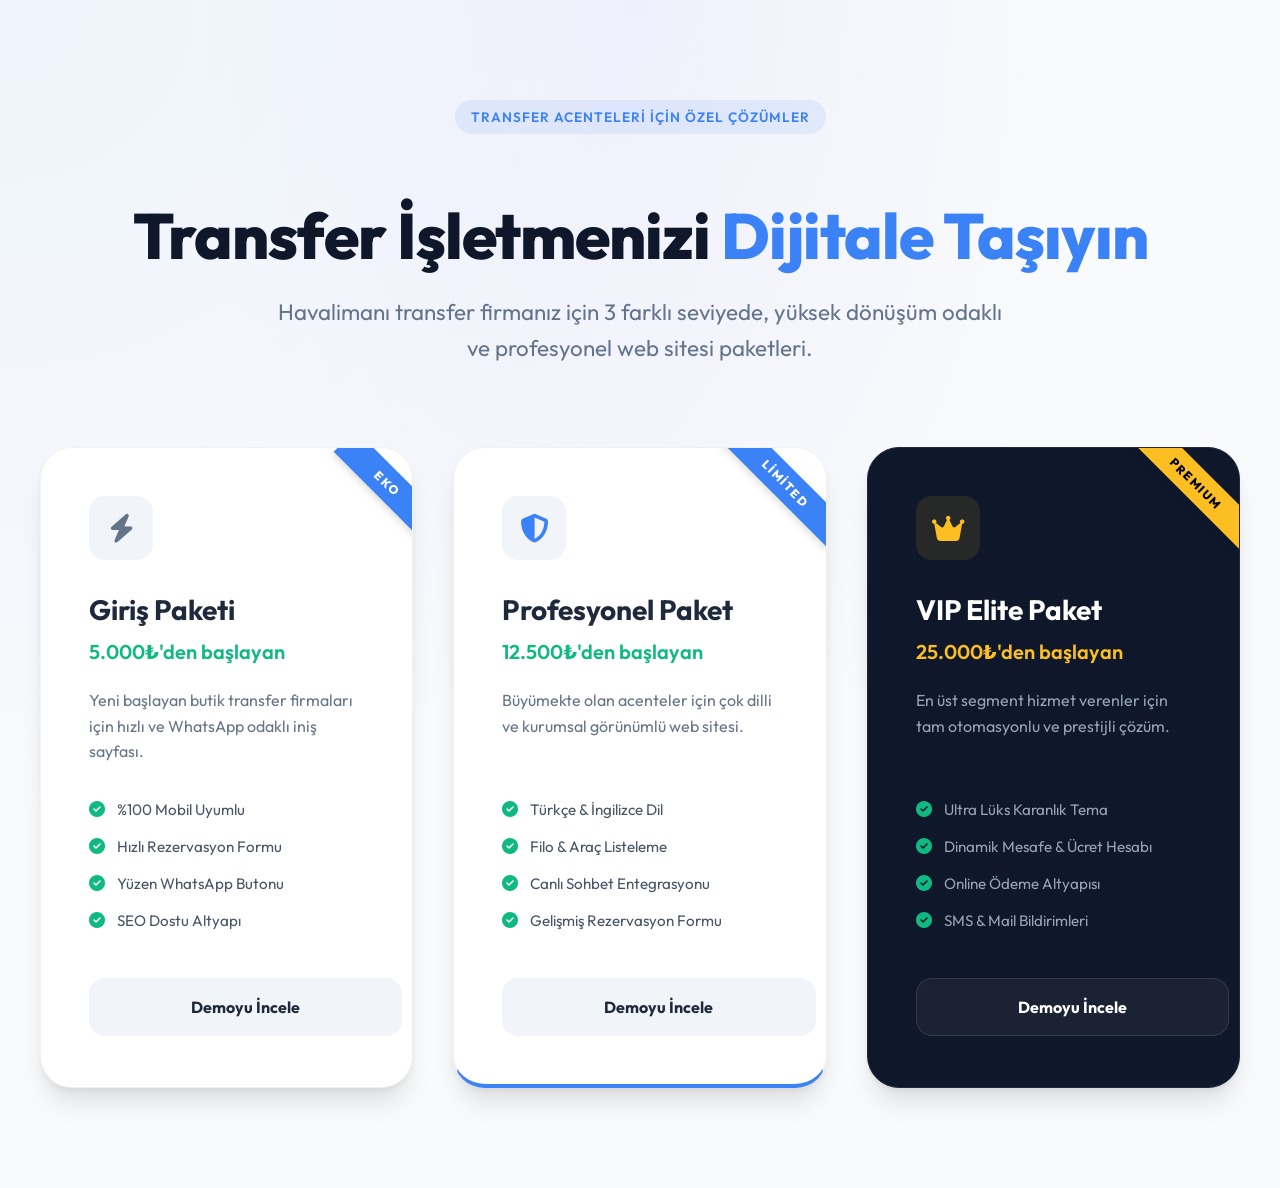
==== index.html @ b19ceac1 "Initial commit for Airport Transfer Packages" ====
<!DOCTYPE html>
<html lang="tr">
<head>
    <meta charset="UTF-8">
    <meta name="viewport" content="width=device-width, initial-scale=1.0">
    <title>Turizm Transfer Çözümleri | Professional Web Suites</title>
    <style>
        :root {
            --primary: #0f172a;
            --accent: #3b82f6;
            --bg: #f8fafc;
        }
        body { 
            font-family: 'Outfit', 'Inter', system-ui, sans-serif; 
            background: var(--bg); 
            color: var(--primary); 
            margin: 0; 
            padding: 0; 
            background-image: radial-gradient(at 0% 0%, rgba(59, 130, 246, 0.05) 0, transparent 50%), radial-gradient(at 50% 0%, rgba(139, 92, 246, 0.05) 0, transparent 50%);
        }
        .container { max-width: 1200px; margin: 0 auto; padding: 100px 20px; text-align: center; }
        
        .badge {
            display: inline-block;
            padding: 8px 16px;
            background: rgba(59, 130, 246, 0.1);
            color: var(--accent);
            border-radius: 100px;
            font-size: 0.85rem;
            font-weight: 600;
            margin-bottom: 24px;
            text-transform: uppercase;
            letter-spacing: 1px;
        }

        h1 { font-size: 4rem; margin-bottom: 24px; font-weight: 800; letter-spacing: -1px; line-height: 1.1; }
        h1 span { color: var(--accent); }
        
        .subtitle { font-size: 1.4rem; color: #64748b; margin-bottom: 80px; max-width: 750px; margin-left: auto; margin-right: auto; line-height: 1.6; }
        
        .grid { display: grid; grid-template-columns: repeat(3, 1fr); gap: 40px; }
        
        .card { 
            background: white; 
            padding: 48px; 
            border-radius: 32px; 
            box-shadow: 0 4px 6px -1px rgba(0,0,0,0.05), 0 20px 25px -5px rgba(0,0,0,0.1); 
            transition: all 0.4s cubic-bezier(0.4, 0, 0.2, 1); 
            text-align: left; 
            position: relative; 
            overflow: hidden; 
            border: 1px solid rgba(0,0,0,0.05);
        }
        
        .card:hover { transform: translateY(-12px); box-shadow: 0 30px 60px -12px rgba(0,0,0,0.25); border-color: var(--accent); }
        
        .card-icon { width: 64px; height: 64px; background: #f1f5f9; border-radius: 16px; display: flex; align-items: center; justify-content: center; font-size: 1.8rem; margin-bottom: 32px; color: var(--accent); transition: 0.3s; }
        .card:hover .card-icon { background: var(--accent); color: white; transform: rotate(-5deg) scale(1.1); }

        .card h2 { margin-bottom: 12px; font-size: 1.75rem; font-weight: 700; color: #1e293b; }
        .card .price { font-size: 1.25rem; font-weight: 600; color: #10b981; margin-bottom: 24px; display: block; }
        
        .card p { margin-bottom: 32px; font-size: 1rem; text-align: left; color: #64748b; line-height: 1.6; min-height: 80px; }
        
        .card ul { list-style: none; padding: 0; margin-bottom: 48px; }
        .card li { margin-bottom: 18px; font-size: 0.95rem; display: flex; align-items: center; gap: 12px; color: #475569; }
        .card li i { color: #10b981; font-size: 1rem; }
        
        .btn { 
            display: inline-block; 
            width: 100%; 
            text-decoration: none; 
            padding: 18px; 
            background: #f1f5f9; 
            color: #1e293b; 
            border-radius: 16px; 
            font-weight: 700; 
            text-align: center; 
            transition: 0.3s;
            border: 1px solid transparent;
        }
        .card:hover .btn { background: var(--accent); color: white; box-shadow: 0 10px 15px -3px rgba(59, 130, 246, 0.3); }

        .tier-tag { position: absolute; top: 20px; right: -35px; background: var(--accent); color: white; padding: 8px 45px; font-size: 0.75rem; font-weight: 800; transform: rotate(45deg); letter-spacing: 1.5px; box-shadow: 0 4px 6px rgba(0,0,0,0.1); }
        
        .basic .card-icon { color: #64748b; }
        .pro { border-bottom: 4px solid var(--accent); }
        .premium { background: #0f172a; border-color: #1e293b; color: white; }
        .premium h2, .premium .price { color: white; }
        .premium .price { color: #fbbf24; }
        .premium p, .premium li { color: #94a3b8; }
        .premium .card-icon { background: rgba(251, 191, 36, 0.1); color: #fbbf24; }
        .premium .btn { background: rgba(255,255,255,0.05); color: white; border: 1px solid rgba(255,255,255,0.1); }
        .premium:hover .btn { background: #fbbf24; color: #000; border-color: #fbbf24; }
        .premium .tier-tag { background: #fbbf24; color: #000; }

        @media (max-width: 900px) {
            .grid { grid-template-columns: 1fr; }
            h1 { font-size: 2.5rem; }
        }
    </style>
    <link href="https://fonts.googleapis.com/css2?family=Outfit:wght@400;600;700;800&display=swap" rel="stylesheet">
    <link rel="stylesheet" href="https://cdnjs.cloudflare.com/ajax/libs/font-awesome/6.4.0/css/all.min.css">
</head>
<body>
    <div class="container">
        <span class="badge">Transfer Acenteleri İçin Özel Çözümler</span>
        <h1>Transfer İşletmenizi <span>Dijitale Taşıyın</span></h1>
        <p class="subtitle">Havalimanı transfer firmanız için 3 farklı seviyede, yüksek dönüşüm odaklı ve profesyonel web sitesi paketleri.</p>
        
        <div class="grid">
            <!-- Eko Paket -->
            <div class="card basic">
                <div class="tier-tag">EKO</div>
                <div class="card-icon"><i class="fas fa-bolt"></i></div>
                <h2>Giriş Paketi</h2>
                <span class="price">5.000₺'den başlayan</span>
                <p>Yeni başlayan butik transfer firmaları için hızlı ve WhatsApp odaklı iniş sayfası.</p>
                <ul>
                    <li><i class="fas fa-circle-check"></i> %100 Mobil Uyumlu</li>
                    <li><i class="fas fa-circle-check"></i> Hızlı Rezervasyon Formu</li>
                    <li><i class="fas fa-circle-check"></i> Yüzen WhatsApp Butonu</li>
                    <li><i class="fas fa-circle-check"></i> SEO Dostu Altyapı</li>
                </ul>
                <a href="basic-package/index.html" class="btn">Demoyu İncele</a>
            </div>

            <!-- Pro Paket -->
            <div class="card pro">
                <div class="tier-tag">LİMİTED</div>
                <div class="card-icon"><i class="fas fa-shield-halved"></i></div>
                <h2>Profesyonel Paket</h2>
                <span class="price">12.500₺'den başlayan</span>
                <p>Büyümekte olan acenteler için çok dilli ve kurumsal görünümlü web sitesi.</p>
                <ul>
                    <li><i class="fas fa-circle-check"></i> Türkçe & İngilizce Dil</li>
                    <li><i class="fas fa-circle-check"></i> Filo & Araç Listeleme</li>
                    <li><i class="fas fa-circle-check"></i> Canlı Sohbet Entegrasyonu</li>
                    <li><i class="fas fa-circle-check"></i> Gelişmiş Rezervasyon Formu</li>
                </ul>
                <a href="pro-package/index.html" class="btn">Demoyu İncele</a>
            </div>

            <!-- VIP Paket -->
            <div class="card premium">
                <div class="tier-tag">PREMIUM</div>
                <div class="card-icon"><i class="fas fa-crown"></i></div>
                <h2>VIP Elite Paket</h2>
                <span class="price">25.000₺'den başlayan</span>
                <p>En üst segment hizmet verenler için tam otomasyonlu ve prestijli çözüm.</p>
                <ul>
                    <li><i class="fas fa-circle-check"></i> Ultra Lüks Karanlık Tema</li>
                    <li><i class="fas fa-circle-check"></i> Dinamik Mesafe & Ücret Hesabı</li>
                    <li><i class="fas fa-circle-check"></i> Online Ödeme Altyapısı</li>
                    <li><i class="fas fa-circle-check"></i> SMS & Mail Bildirimleri</li>
                </ul>
                <a href="premium-package/index.html" class="btn">Demoyu İncele</a>
            </div>
        </div>
    </div>
</body>
</html>
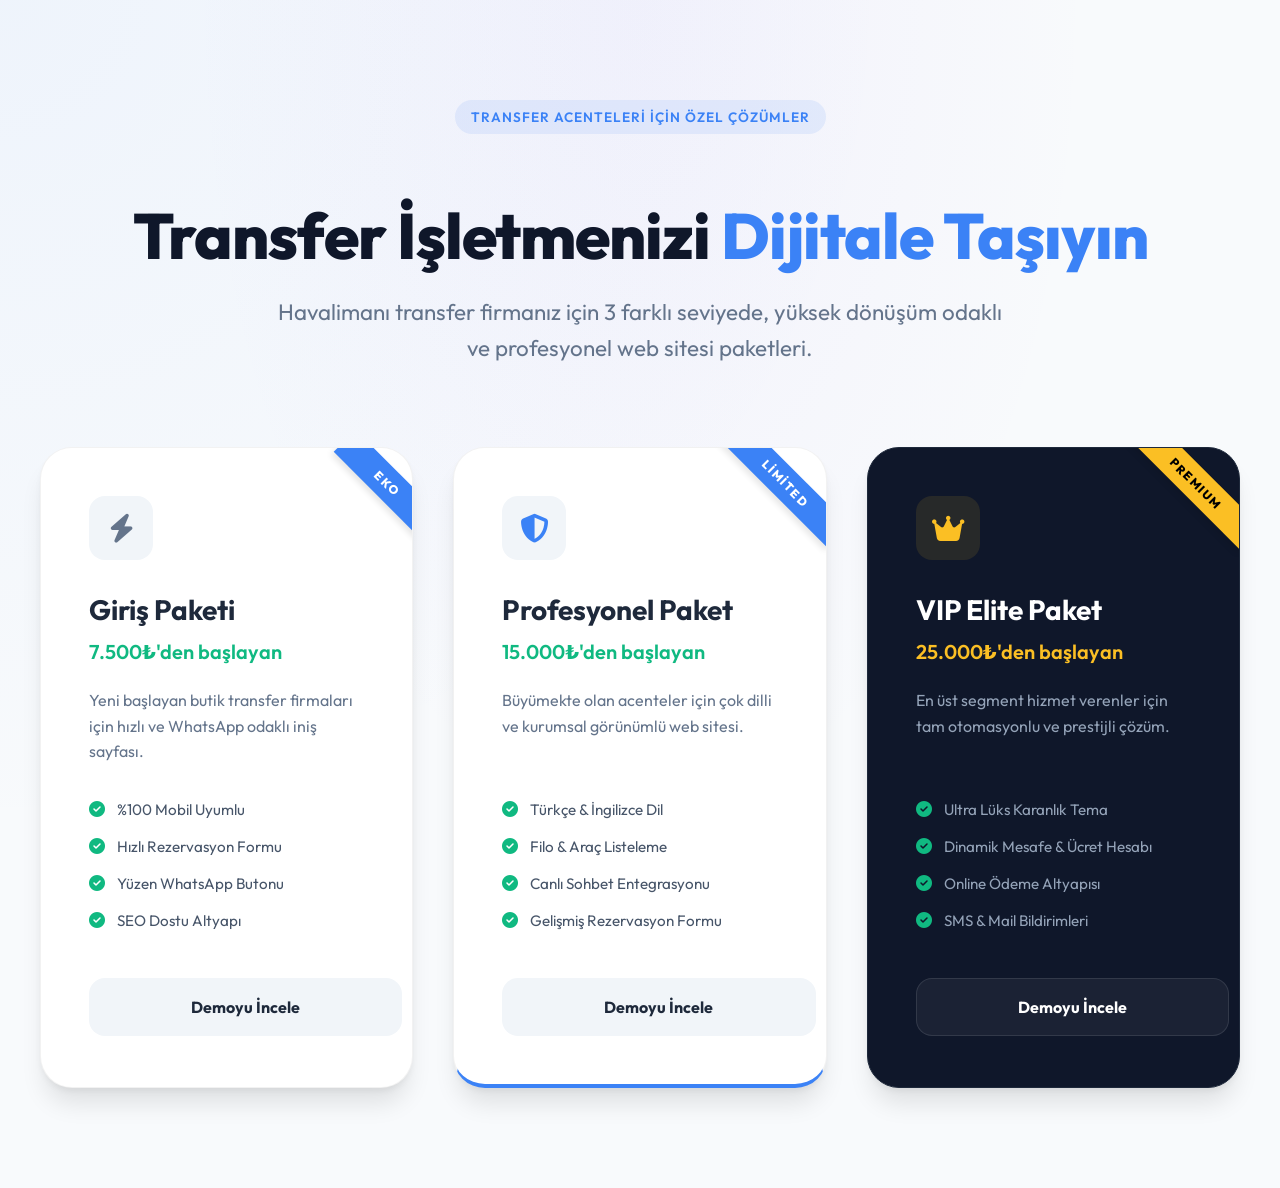
==== commit 8b198cb3: "feat: migrate and upgrade all transfer packages to Supabase cloud architecture" ====
--- a/index.html
+++ b/index.html
@@ -114,7 +114,7 @@
                 <div class="tier-tag">EKO</div>
                 <div class="card-icon"><i class="fas fa-bolt"></i></div>
                 <h2>Giriş Paketi</h2>
-                <span class="price">5.000₺'den başlayan</span>
+                <span class="price">7.500₺'den başlayan</span>
                 <p>Yeni başlayan butik transfer firmaları için hızlı ve WhatsApp odaklı iniş sayfası.</p>
                 <ul>
                     <li><i class="fas fa-circle-check"></i> %100 Mobil Uyumlu</li>
@@ -130,7 +130,7 @@
                 <div class="tier-tag">LİMİTED</div>
                 <div class="card-icon"><i class="fas fa-shield-halved"></i></div>
                 <h2>Profesyonel Paket</h2>
-                <span class="price">12.500₺'den başlayan</span>
+                <span class="price">15.000₺'den başlayan</span>
                 <p>Büyümekte olan acenteler için çok dilli ve kurumsal görünümlü web sitesi.</p>
                 <ul>
                     <li><i class="fas fa-circle-check"></i> Türkçe & İngilizce Dil</li>
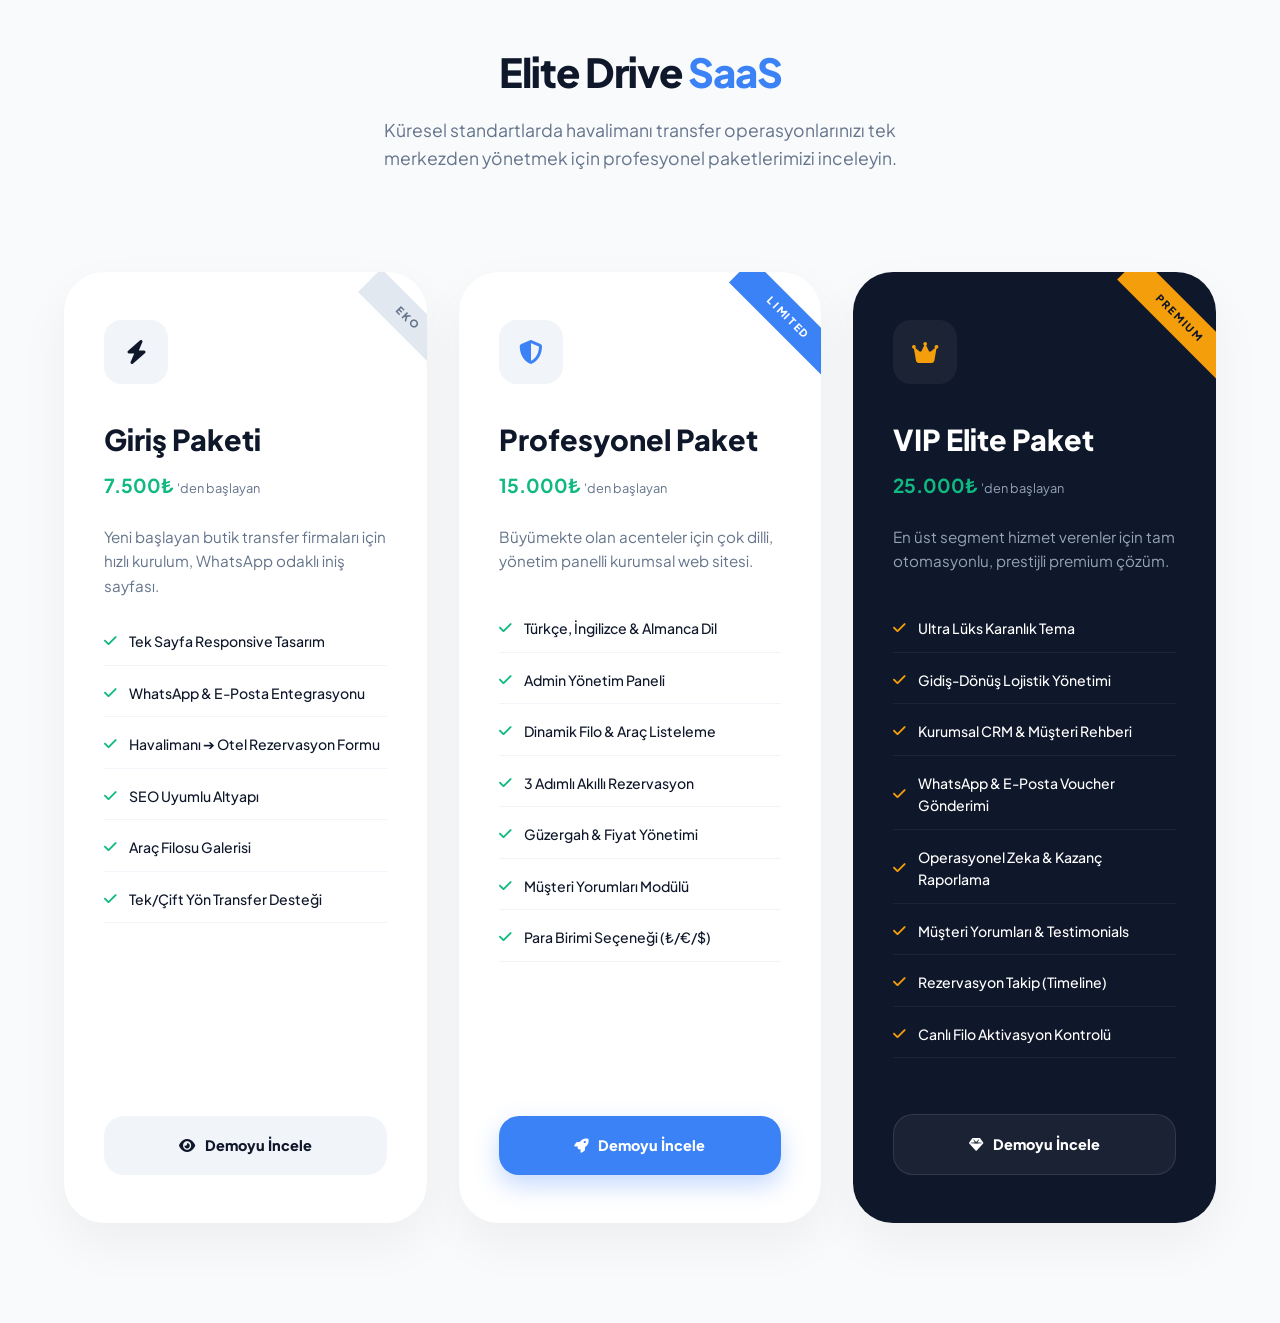
==== commit 6c0efe18: "restore: premium SaaS landing page with 3-tier pricing table" ====
--- a/index.html
+++ b/index.html
@@ -3,160 +3,197 @@
 <head>
     <meta charset="UTF-8">
     <meta name="viewport" content="width=device-width, initial-scale=1.0">
-    <title>Turizm Transfer Çözümleri | Professional Web Suites</title>
+    <title>Elite Drive SaaS | Havalimanı Transfer Yazılım Çözümleri</title>
+    <link rel="stylesheet" href="https://cdnjs.cloudflare.com/ajax/libs/font-awesome/6.4.0/css/all.min.css">
     <style>
+        @import url('https://fonts.googleapis.com/css2?family=Plus+Jakarta+Sans:wght@400;500;600;700;800&display=swap');
+
         :root {
-            --primary: #0f172a;
-            --accent: #3b82f6;
+            --primary: #3b82f6;
+            --dark: #0f172a;
+            --slate: #64748b;
             --bg: #f8fafc;
         }
-        body { 
-            font-family: 'Outfit', 'Inter', system-ui, sans-serif; 
-            background: var(--bg); 
-            color: var(--primary); 
-            margin: 0; 
-            padding: 0; 
-            background-image: radial-gradient(at 0% 0%, rgba(59, 130, 246, 0.05) 0, transparent 50%), radial-gradient(at 50% 0%, rgba(139, 92, 246, 0.05) 0, transparent 50%);
-        }
-        .container { max-width: 1200px; margin: 0 auto; padding: 100px 20px; text-align: center; }
-        
-        .badge {
-            display: inline-block;
-            padding: 8px 16px;
-            background: rgba(59, 130, 246, 0.1);
-            color: var(--accent);
-            border-radius: 100px;
-            font-size: 0.85rem;
-            font-weight: 600;
-            margin-bottom: 24px;
-            text-transform: uppercase;
-            letter-spacing: 1px;
+
+        * { margin:0; padding:0; box-sizing:border-box; }
+        body { font-family: 'Plus Jakarta Sans', sans-serif; background: var(--bg); color: var(--dark); line-height: 1.6; }
+
+        .container { max-width: 1200px; margin: 0 auto; padding: 0 24px; }
+
+        header { padding: 40px 0; text-align: center; }
+        header h1 { font-size: 2.5rem; font-weight: 800; letter-spacing: -1px; margin-bottom: 12px; }
+        header h1 span { color: var(--primary); }
+        header p { color: var(--slate); font-size: 1.1rem; max-width: 600px; margin: 0 auto; }
+
+        .pricing-section { padding: 60px 0 100px; }
+        .pricing-grid { 
+            display: grid; 
+            grid-template-columns: repeat(3, 1fr); 
+            gap: 32px; 
+            align-items: stretch;
         }
 
-        h1 { font-size: 4rem; margin-bottom: 24px; font-weight: 800; letter-spacing: -1px; line-height: 1.1; }
-        h1 span { color: var(--accent); }
-        
-        .subtitle { font-size: 1.4rem; color: #64748b; margin-bottom: 80px; max-width: 750px; margin-left: auto; margin-right: auto; line-height: 1.6; }
-        
-        .grid { display: grid; grid-template-columns: repeat(3, 1fr); gap: 40px; }
-        
-        .card { 
-            background: white; 
-            padding: 48px; 
-            border-radius: 32px; 
-            box-shadow: 0 4px 6px -1px rgba(0,0,0,0.05), 0 20px 25px -5px rgba(0,0,0,0.1); 
-            transition: all 0.4s cubic-bezier(0.4, 0, 0.2, 1); 
-            text-align: left; 
-            position: relative; 
-            overflow: hidden; 
-            border: 1px solid rgba(0,0,0,0.05);
+        .card {
+            background: white;
+            border-radius: 40px;
+            padding: 48px 40px;
+            box-shadow: 0 20px 50px rgba(0,0,0,0.05);
+            position: relative;
+            transition: 0.4s cubic-bezier(0.175, 0.885, 0.32, 1.275);
+            display: flex;
+            flex-direction: column;
+            overflow: hidden;
         }
-        
-        .card:hover { transform: translateY(-12px); box-shadow: 0 30px 60px -12px rgba(0,0,0,0.25); border-color: var(--accent); }
-        
-        .card-icon { width: 64px; height: 64px; background: #f1f5f9; border-radius: 16px; display: flex; align-items: center; justify-content: center; font-size: 1.8rem; margin-bottom: 32px; color: var(--accent); transition: 0.3s; }
-        .card:hover .card-icon { background: var(--accent); color: white; transform: rotate(-5deg) scale(1.1); }
 
-        .card h2 { margin-bottom: 12px; font-size: 1.75rem; font-weight: 700; color: #1e293b; }
-        .card .price { font-size: 1.25rem; font-weight: 600; color: #10b981; margin-bottom: 24px; display: block; }
-        
-        .card p { margin-bottom: 32px; font-size: 1rem; text-align: left; color: #64748b; line-height: 1.6; min-height: 80px; }
-        
-        .card ul { list-style: none; padding: 0; margin-bottom: 48px; }
-        .card li { margin-bottom: 18px; font-size: 0.95rem; display: flex; align-items: center; gap: 12px; color: #475569; }
-        .card li i { color: #10b981; font-size: 1rem; }
-        
-        .btn { 
-            display: inline-block; 
-            width: 100%; 
-            text-decoration: none; 
-            padding: 18px; 
-            background: #f1f5f9; 
-            color: #1e293b; 
-            border-radius: 16px; 
-            font-weight: 700; 
-            text-align: center; 
+        .card:hover { transform: translateY(-12px); box-shadow: 0 40px 80px rgba(0,0,0,0.1); }
+
+        .card.premium { background: var(--dark); color: white; }
+
+        .badge {
+            position: absolute;
+            top: 30px;
+            right: -35px;
+            background: #e2e8f0;
+            padding: 8px 40px;
+            transform: rotate(45deg);
+            font-size: 0.65rem;
+            font-weight: 800;
+            text-transform: uppercase;
+            letter-spacing: 2px;
+            color: var(--slate);
+        }
+        .card.pro .badge { background: var(--primary); color: white; }
+        .card.premium .badge { background: #f59e0b; color: var(--dark); }
+
+        .icon-box {
+            width: 64px;
+            height: 64px;
+            background: #f1f5f9;
+            border-radius: 18px;
+            display: flex;
+            align-items: center;
+            justify-content: center;
+            font-size: 1.5rem;
+            margin-bottom: 32px;
+        }
+        .card.premium .icon-box { background: rgba(255,255,255,0.05); color: #f59e0b; }
+        .card.pro .icon-box { color: var(--primary); }
+
+        .card h2 { font-size: 1.8rem; font-weight: 800; margin-bottom: 8px; }
+        .price { font-size: 1.2rem; font-weight: 700; color: #10b981; margin-bottom: 24px; }
+        .description { color: var(--slate); font-size: 0.95rem; margin-bottom: 32px; min-height: 60px; }
+        .card.premium .description { color: #94a3b8; }
+
+        .features { list-style: none; margin-bottom: 40px; flex: 1; }
+        .features li { 
+            margin-bottom: 16px; 
+            display: flex; 
+            align-items: center; 
+            gap: 12px; 
+            font-size: 0.88rem; 
+            font-weight: 500;
+            padding-bottom: 12px;
+            border-bottom: 1px solid #f1f5f9;
+        }
+        .card.premium li { border-bottom-color: rgba(255,255,255,0.05); }
+        .features li i { color: #10b981; font-size: 0.9rem; }
+        .card.premium li i { color: #f59e0b; }
+
+        .btn {
+            background: #f1f5f9;
+            color: var(--dark);
+            text-decoration: none;
+            padding: 18px;
+            border-radius: 20px;
+            text-align: center;
+            font-weight: 800;
+            font-size: 0.9rem;
+            display: flex;
+            align-items: center;
+            justify-content: center;
+            gap: 10px;
             transition: 0.3s;
-            border: 1px solid transparent;
         }
-        .card:hover .btn { background: var(--accent); color: white; box-shadow: 0 10px 15px -3px rgba(59, 130, 246, 0.3); }
+        .card.pro .btn { background: var(--primary); color: white; box-shadow: 0 10px 25px rgba(59,130,246,0.3); }
+        .card.premium .btn { background: rgba(255,255,255,0.05); color: white; border: 1px solid rgba(255,255,255,0.1); }
+        .card.premium .btn:hover { background: #f59e0b; color: var(--dark); }
 
-        .tier-tag { position: absolute; top: 20px; right: -35px; background: var(--accent); color: white; padding: 8px 45px; font-size: 0.75rem; font-weight: 800; transform: rotate(45deg); letter-spacing: 1.5px; box-shadow: 0 4px 6px rgba(0,0,0,0.1); }
-        
-        .basic .card-icon { color: #64748b; }
-        .pro { border-bottom: 4px solid var(--accent); }
-        .premium { background: #0f172a; border-color: #1e293b; color: white; }
-        .premium h2, .premium .price { color: white; }
-        .premium .price { color: #fbbf24; }
-        .premium p, .premium li { color: #94a3b8; }
-        .premium .card-icon { background: rgba(251, 191, 36, 0.1); color: #fbbf24; }
-        .premium .btn { background: rgba(255,255,255,0.05); color: white; border: 1px solid rgba(255,255,255,0.1); }
-        .premium:hover .btn { background: #fbbf24; color: #000; border-color: #fbbf24; }
-        .premium .tier-tag { background: #fbbf24; color: #000; }
-
-        @media (max-width: 900px) {
-            .grid { grid-template-columns: 1fr; }
-            h1 { font-size: 2.5rem; }
-        }
+        @media (max-width: 1024px) { .pricing-grid { grid-template-columns: 1fr; } .card { max-width: 500px; margin: 0 auto; } }
     </style>
-    <link href="https://fonts.googleapis.com/css2?family=Outfit:wght@400;600;700;800&display=swap" rel="stylesheet">
-    <link rel="stylesheet" href="https://cdnjs.cloudflare.com/ajax/libs/font-awesome/6.4.0/css/all.min.css">
 </head>
 <body>
-    <div class="container">
-        <span class="badge">Transfer Acenteleri İçin Özel Çözümler</span>
-        <h1>Transfer İşletmenizi <span>Dijitale Taşıyın</span></h1>
-        <p class="subtitle">Havalimanı transfer firmanız için 3 farklı seviyede, yüksek dönüşüm odaklı ve profesyonel web sitesi paketleri.</p>
-        
-        <div class="grid">
-            <!-- Eko Paket -->
-            <div class="card basic">
-                <div class="tier-tag">EKO</div>
-                <div class="card-icon"><i class="fas fa-bolt"></i></div>
-                <h2>Giriş Paketi</h2>
-                <span class="price">7.500₺'den başlayan</span>
-                <p>Yeni başlayan butik transfer firmaları için hızlı ve WhatsApp odaklı iniş sayfası.</p>
-                <ul>
-                    <li><i class="fas fa-circle-check"></i> %100 Mobil Uyumlu</li>
-                    <li><i class="fas fa-circle-check"></i> Hızlı Rezervasyon Formu</li>
-                    <li><i class="fas fa-circle-check"></i> Yüzen WhatsApp Butonu</li>
-                    <li><i class="fas fa-circle-check"></i> SEO Dostu Altyapı</li>
-                </ul>
-                <a href="basic-package/index.html" class="btn">Demoyu İncele</a>
-            </div>
 
-            <!-- Pro Paket -->
-            <div class="card pro">
-                <div class="tier-tag">LİMİTED</div>
-                <div class="card-icon"><i class="fas fa-shield-halved"></i></div>
-                <h2>Profesyonel Paket</h2>
-                <span class="price">15.000₺'den başlayan</span>
-                <p>Büyümekte olan acenteler için çok dilli ve kurumsal görünümlü web sitesi.</p>
-                <ul>
-                    <li><i class="fas fa-circle-check"></i> Türkçe & İngilizce Dil</li>
-                    <li><i class="fas fa-circle-check"></i> Filo & Araç Listeleme</li>
-                    <li><i class="fas fa-circle-check"></i> Canlı Sohbet Entegrasyonu</li>
-                    <li><i class="fas fa-circle-check"></i> Gelişmiş Rezervasyon Formu</li>
-                </ul>
-                <a href="pro-package/index.html" class="btn">Demoyu İncele</a>
-            </div>
+    <header>
+        <div class="container">
+            <h1>Elite Drive <span>SaaS</span></h1>
+            <p>Küresel standartlarda havalimanı transfer operasyonlarınızı tek merkezden yönetmek için profesyonel paketlerimizi inceleyin.</p>
+        </div>
+    </header>
 
-            <!-- VIP Paket -->
-            <div class="card premium">
-                <div class="tier-tag">PREMIUM</div>
-                <div class="card-icon"><i class="fas fa-crown"></i></div>
-                <h2>VIP Elite Paket</h2>
-                <span class="price">25.000₺'den başlayan</span>
-                <p>En üst segment hizmet verenler için tam otomasyonlu ve prestijli çözüm.</p>
-                <ul>
-                    <li><i class="fas fa-circle-check"></i> Ultra Lüks Karanlık Tema</li>
-                    <li><i class="fas fa-circle-check"></i> Dinamik Mesafe & Ücret Hesabı</li>
-                    <li><i class="fas fa-circle-check"></i> Online Ödeme Altyapısı</li>
-                    <li><i class="fas fa-circle-check"></i> SMS & Mail Bildirimleri</li>
-                </ul>
-                <a href="premium-package/index.html" class="btn">Demoyu İncele</a>
+    <section class="pricing-section">
+        <div class="container">
+            <div class="pricing-grid">
+                
+                <!-- Giriş Paketi -->
+                <div class="card">
+                    <div class="badge">EKO</div>
+                    <div class="icon-box"><i class="fas fa-bolt"></i></div>
+                    <h2>Giriş Paketi</h2>
+                    <div class="price">7.500₺ <small style="font-size: 0.8rem; font-weight: 400; color: #64748b;">'den başlayan</small></div>
+                    <p class="description">Yeni başlayan butik transfer firmaları için hızlı kurulum, WhatsApp odaklı iniş sayfası.</p>
+                    <ul class="features">
+                        <li><i class="fas fa-check"></i> Tek Sayfa Responsive Tasarım</li>
+                        <li><i class="fas fa-check"></i> WhatsApp & E-Posta Entegrasyonu</li>
+                        <li><i class="fas fa-check"></i> Havalimanı ➔ Otel Rezervasyon Formu</li>
+                        <li><i class="fas fa-check"></i> SEO Uyumlu Altyapı</li>
+                        <li><i class="fas fa-check"></i> Araç Filosu Galerisi</li>
+                        <li><i class="fas fa-check"></i> Tek/Çift Yön Transfer Desteği</li>
+                    </ul>
+                    <a href="/basic-package/" class="btn"><i class="fas fa-eye"></i> Demoyu İncele</a>
+                </div>
+
+                <!-- Profesyonel Paket -->
+                <div class="card pro">
+                    <div class="badge">LIMITED</div>
+                    <div class="icon-box"><i class="fas fa-shield-alt"></i></div>
+                    <h2>Profesyonel Paket</h2>
+                    <div class="price" style="color: #10b981;">15.000₺ <small style="font-size: 0.8rem; font-weight: 400; color: #64748b;">'den başlayan</small></div>
+                    <p class="description">Büyümekte olan acenteler için çok dilli, yönetim panelli kurumsal web sitesi.</p>
+                    <ul class="features">
+                        <li><i class="fas fa-check"></i> Türkçe, İngilizce & Almanca Dil</li>
+                        <li><i class="fas fa-check"></i> Admin Yönetim Paneli</li>
+                        <li><i class="fas fa-check"></i> Dinamik Filo & Araç Listeleme</li>
+                        <li><i class="fas fa-check"></i> 3 Adımlı Akıllı Rezervasyon</li>
+                        <li><i class="fas fa-check"></i> Güzergah & Fiyat Yönetimi</li>
+                        <li><i class="fas fa-check"></i> Müşteri Yorumları Modülü</li>
+                        <li><i class="fas fa-check"></i> Para Birimi Seçeneği (₺/€/$)</li>
+                    </ul>
+                    <a href="/pro-package/" class="btn"><i class="fas fa-rocket"></i> Demoyu İncele</a>
+                </div>
+
+                <!-- VIP Elite Paket -->
+                <div class="card premium">
+                    <div class="badge">PREMIUM</div>
+                    <div class="icon-box"><i class="fas fa-crown"></i></div>
+                    <h2>VIP Elite Paket</h2>
+                    <div class="price">25.000₺ <small style="font-size: 0.8rem; font-weight: 400; color: #94a3b8;">'den başlayan</small></div>
+                    <p class="description">En üst segment hizmet verenler için tam otomasyonlu, prestijli premium çözüm.</p>
+                    <ul class="features">
+                        <li><i class="fas fa-check"></i> Ultra Lüks Karanlık Tema</li>
+                        <li><i class="fas fa-check"></i> Gidiş-Dönüş Lojistik Yönetimi</li>
+                        <li><i class="fas fa-check"></i> Kurumsal CRM & Müşteri Rehberi</li>
+                        <li><i class="fas fa-check"></i> WhatsApp & E-Posta Voucher Gönderimi</li>
+                        <li><i class="fas fa-check"></i> Operasyonel Zeka & Kazanç Raporlama</li>
+                        <li><i class="fas fa-check"></i> Müşteri Yorumları & Testimonials</li>
+                        <li><i class="fas fa-check"></i> Rezervasyon Takip (Timeline)</li>
+                        <li><i class="fas fa-check"></i> Canlı Filo Aktivasyon Kontrolü</li>
+                    </ul>
+                    <a href="/premium-package/" class="btn"><i class="fas fa-gem"></i> Demoyu İncele</a>
+                </div>
+
             </div>
         </div>
-    </div>
+    </section>
+
 </body>
 </html>
